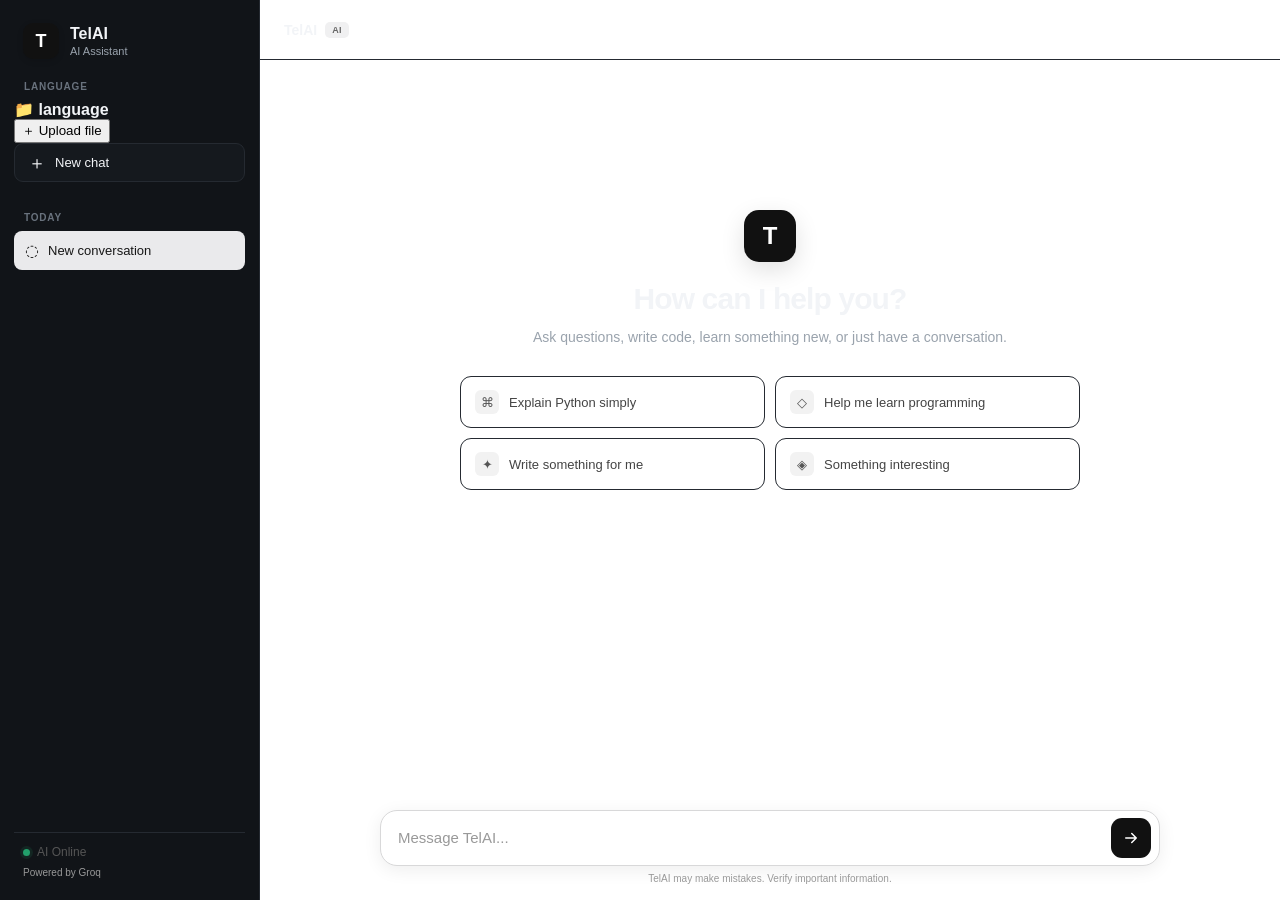
==== templates/index.html @ b694b566 "Update index.html" ====
<!DOCTYPE html>
<html lang="en">

<head>
    <meta charset="UTF-8">

    <meta
        name="viewport"
        content="width=device-width, initial-scale=1.0"
    >

    <title>TelAI</title>

    <link rel="stylesheet" href="/static/css/styles.css">
</head>

<body>

<div class="app">

    <!-- SIDEBAR -->
    <aside class="sidebar">

        <div class="brand">
            <div class="brand-icon">T</div>

            <div>
                <div class="brand-name">TelAI</div>
                <div class="brand-subtitle">AI Assistant</div>
            </div>
        </div>

<div class="language-explorer">

    <div class="section-title">
        LANGUAGE
    </div>

    <div class="folder-row">
        <span>📁</span>
        <strong>language</strong>
    </div>

    <div id="languageFiles"></div>

    <button
        id="uploadLanguageFile"
        class="upload-button"
    >
        ＋ Upload file
    </button>

</div>
        <button
            id="clearButton"
            class="new-chat-button"
        >
            <span>＋</span>
            New chat
        </button>


        <div class="sidebar-section">

            <div class="section-title">
                TODAY
            </div>

            <div class="chat-item active">
                <span class="chat-icon">◌</span>
                <span>New conversation</span>
            </div>

        </div>


        <div class="sidebar-bottom">

            <div class="status">
                <span class="status-dot"></span>
                <span>AI Online</span>
            </div>

            <div class="powered">
                Powered by Groq
            </div>

        </div>

    </aside>


    <!-- MAIN -->
    <main class="main">

        <!-- TOP BAR -->
        <header class="topbar">

            <div class="mobile-brand">
                <div class="brand-icon small">T</div>
                <span>TelAI</span>
            </div>

            <div class="model-info">
                <span class="model-name">TelAI</span>
                <span class="model-badge">AI</span>
            </div>

            <button
                id="mobileNewChat"
                class="mobile-new-chat"
            >
                ＋
            </button>

        </header>


        <!-- CHAT -->
        <section
            id="chatContainer"
            class="chat-container"
        >

            <!-- WELCOME -->
            <div class="welcome">

                <div class="welcome-icon">
                    T
                </div>

                <h1>
                    How can I help you?
                </h1>

                <p>
                    Ask questions, write code, learn something new,
                    or just have a conversation.
                </p>


                <div class="suggestions">

                    <button
                        class="suggestion"
                        data-message="Explain Python in simple words"
                    >
                        <span>⌘</span>
                        Explain Python simply
                    </button>

                    <button
                        class="suggestion"
                        data-message="Help me learn programming"
                    >
                        <span>◇</span>
                        Help me learn programming
                    </button>

                    <button
                        class="suggestion"
                        data-message="Write a professional resume summary"
                    >
                        <span>✦</span>
                        Write something for me
                    </button>

                    <button
                        class="suggestion"
                        data-message="Tell me something interesting"
                    >
                        <span>◈</span>
                        Something interesting
                    </button>

                </div>

            </div>

        </section>


        <!-- COMPOSER -->
        <div class="composer-area">

            <form
                id="chatForm"
                class="composer"
            >

                <textarea
                    id="messageInput"
                    placeholder="Message TelAI..."
                    rows="1"
                    autocomplete="off"
                ></textarea>


                <button
                    type="submit"
                    id="sendButton"
                    aria-label="Send message"
                >
                    <svg
                        width="18"
                        height="18"
                        viewBox="0 0 24 24"
                        fill="none"
                    >
                        <path
                            d="M5 12H19M19 12L13 6M19 12L13 18"
                            stroke="currentColor"
                            stroke-width="2"
                            stroke-linecap="round"
                            stroke-linejoin="round"
                        />
                    </svg>
                </button>

            </form>


            <div class="composer-footer">

                <span>
                    TelAI may make mistakes. Verify important information.
                </span>

            </div>

        </div>

    </main>

</div>
<input
    type="file"
    id="languageFileInput"
    accept=".txt,.md,.json,.csv"
    hidden
>

<script src="/static/js/chatbot.js"></script>

</body>

</html>
---- static/css/styles.css ----
:root {
    --bg: #0b0d10;
    --sidebar: #111418;
    --border: #252a31;
    --text: #f2f4f7;
    --muted: #9aa3ad;
    --subtle: #69727d;
    --accent: #ffffff;
    --hover: #1b2026;
    --message: #1a1f25;
    --white: #15191e;
}
* {
    box-sizing: border-box;
}
body {
    background: var(--bg);
    color: var(--text);
}

.app {
    background: var(--bg);
}

.sidebar {
    background: var(--sidebar);
    border-color: var(--border);
}

.main {
    background: var(--bg);
}

.topbar {
    background: rgba(11, 13, 16, 0.94);
    border-color: var(--border);
}

.new-chat-button {
    background: #181d23;
    border-color: var(--border);
    color: var(--text);
}

.new-chat-button:hover {
    background: var(--hover);
}

.chat-item.active {
    background: #1c2229;
    color: var(--text);
}

.suggestion {
    background: #13181d;
    border-color: var(--border);
    color: var(--text);
}

.suggestion:hover {
    background: #1b2026;
    border-color: #353c45;
}

.suggestion span {
    background: #20252c;
    color: #c7cdd4;
}

.message.user .message-content {
    background: #252b32;
    color: #f2f4f7;
}

.message.assistant .message-content {
    color: #e7eaee;
}

.composer-area {
    background:
        linear-gradient(
            to bottom,
            rgba(11,13,16,0),
            rgba(11,13,16,0.96) 18%,
            #0b0d10 42%
        );
}

.composer {
    background: #151a20;
    border-color: #30363e;
}

textarea {
    color: #f2f4f7;
}

textarea::placeholder {
    color: #737c86;
}

.mobile-new-chat {
    background: #151a20;
    border-color: var(--border);
    color: var(--text);
}
html,
body {
    margin: 0;
    width: 100%;
    height: 100%;
}

body {
    font-family:
        -apple-system,
        BlinkMacSystemFont,
        "Segoe UI",
        Roboto,
        Helvetica,
        Arial,
        sans-serif;

    background: var(--bg);
    color: var(--text);

    -webkit-font-smoothing: antialiased;
}


/* ============================= */
/* APP */
/* ============================= */

.app {
    width: 100%;
    height: 100vh;

    display: flex;

    overflow: hidden;

    background: var(--bg);
}


/* ============================= */
/* SIDEBAR */
/* ============================= */

.sidebar {
    width: 260px;
    height: 100vh;

    flex-shrink: 0;

    display: flex;
    flex-direction: column;

    padding: 18px 14px;

    background: var(--sidebar);

    border-right: 1px solid var(--border);
}


/* BRAND */

.brand {
    display: flex;
    align-items: center;

    gap: 11px;

    padding: 5px 9px 22px;
}

.brand-icon {
    width: 36px;
    height: 36px;

    display: flex;
    align-items: center;
    justify-content: center;

    border-radius: 10px;

    background: #111;
    color: #fff;

    font-size: 18px;
    font-weight: 700;

    box-shadow:
        0 2px 6px rgba(0, 0, 0, 0.12);
}

.brand-name {
    font-size: 16px;
    font-weight: 650;

    line-height: 18px;
}

.brand-subtitle {
    color: var(--muted);

    font-size: 11px;

    margin-top: 2px;
}


/* NEW CHAT */

.new-chat-button {
    width: 100%;

    display: flex;
    align-items: center;

    gap: 9px;

    padding: 11px 13px;

    border: 1px solid var(--border);

    border-radius: 9px;

    background: var(--white);

    color: var(--text);

    font-size: 13px;
    font-weight: 500;

    cursor: pointer;

    transition:
        background 0.15s ease,
        border-color 0.15s ease;
}

.new-chat-button:hover {
    background: #eeeeef;
    border-color: #d8d8d9;
}

.new-chat-button span {
    font-size: 18px;
    line-height: 12px;
}


/* SIDEBAR SECTION */

.sidebar-section {
    margin-top: 30px;
}

.section-title {
    padding: 0 10px 8px;

    font-size: 10px;

    font-weight: 600;

    letter-spacing: 0.08em;

    color: var(--subtle);
}

.chat-item {
    display: flex;
    align-items: center;

    gap: 9px;

    padding: 10px 11px;

    border-radius: 8px;

    font-size: 13px;

    color: #444;

    cursor: pointer;
}

.chat-item.active {
    background: #eaeaec;
    color: #171717;
}

.chat-icon {
    font-size: 16px;
}


/* SIDEBAR BOTTOM */

.sidebar-bottom {
    margin-top: auto;

    padding: 12px 9px 4px;

    border-top: 1px solid var(--border);
}

.status {
    display: flex;
    align-items: center;

    gap: 7px;

    font-size: 12px;

    color: #555;

    margin-bottom: 8px;
}

.status-dot {
    width: 7px;
    height: 7px;

    border-radius: 50%;

    background: #22a06b;

    box-shadow:
        0 0 0 3px rgba(34, 160, 107, 0.12);
}

.powered {
    color: #999;

    font-size: 10px;
}


/* ============================= */
/* MAIN */
/* ============================= */

.main {
    position: relative;

    flex: 1;

    min-width: 0;
    height: 100vh;

    display: flex;
    flex-direction: column;

    background: #fff;
}


/* ============================= */
/* TOPBAR */
/* ============================= */

.topbar {
    height: 60px;

    flex-shrink: 0;

    display: flex;
    align-items: center;

    padding: 0 24px;

    border-bottom: 1px solid var(--border);

    background: rgba(255, 255, 255, 0.94);
}

.model-info {
    display: flex;
    align-items: center;

    gap: 8px;
}

.model-name {
    font-size: 14px;

    font-weight: 600;
}

.model-badge {
    padding: 3px 7px;

    border-radius: 5px;

    background: #f0f0f1;

    color: #666;

    font-size: 9px;

    font-weight: 700;

    letter-spacing: 0.04em;
}

.mobile-brand,
.mobile-new-chat {
    display: none;
}


/* ============================= */
/* CHAT CONTAINER */
/* ============================= */

.chat-container {
    flex: 1;

    width: 100%;

    overflow-y: auto;

    scroll-behavior: smooth;

    padding: 42px 24px 170px;
}

.chat-container::-webkit-scrollbar {
    width: 7px;
}

.chat-container::-webkit-scrollbar-thumb {
    background: #d6d6d6;

    border-radius: 10px;
}


/* ============================= */
/* WELCOME */
/* ============================= */

.welcome {
    width: min(760px, 100%);

    margin: 12vh auto 0;

    text-align: center;
}

.welcome-icon {
    width: 52px;
    height: 52px;

    margin: 0 auto 20px;

    display: flex;
    align-items: center;
    justify-content: center;

    border-radius: 15px;

    background: #111;

    color: #fff;

    font-size: 24px;

    font-weight: 700;

    box-shadow:
        0 8px 25px rgba(0, 0, 0, 0.12);
}

.welcome h1 {
    margin: 0;

    font-size: 30px;

    letter-spacing: -0.03em;

    font-weight: 650;
}

.welcome > p {
    margin: 10px auto 28px;

    max-width: 560px;

    color: var(--muted);

    font-size: 14px;

    line-height: 1.6;
}


/* ============================= */
/* SUGGESTIONS */
/* ============================= */

.suggestions {
    display: grid;

    grid-template-columns: repeat(2, 1fr);

    gap: 10px;

    max-width: 620px;

    margin: 0 auto;
}

.suggestion {
    display: flex;
    align-items: center;

    gap: 10px;

    padding: 13px 14px;

    text-align: left;

    border: 1px solid var(--border);

    border-radius: 11px;

    background: #fff;

    color: #444;

    font-size: 13px;

    cursor: pointer;

    transition:
        border-color 0.15s ease,
        background 0.15s ease,
        transform 0.15s ease;
}

.suggestion:hover {
    background: #fafafa;

    border-color: #cfcfd0;

    transform: translateY(-1px);
}

.suggestion span {
    width: 24px;
    height: 24px;

    display: flex;
    align-items: center;
    justify-content: center;

    flex-shrink: 0;

    border-radius: 6px;

    background: #f2f2f2;

    color: #555;

    font-size: 13px;
}


/* ============================= */
/* MESSAGES */
/* ============================= */

.message {
    width: min(780px, 100%);

    margin: 0 auto 25px;

    display: flex;
}

.message.user {
    justify-content: flex-end;
}

.message.assistant {
    justify-content: flex-start;
}

.message-content {
    max-width: 76%;

    padding: 12px 15px;

    border-radius: 15px;

    font-size: 15px;

    line-height: 1.65;

    white-space: pre-wrap;

    word-break: break-word;
}

.message.user .message-content {
    background: #f1f1f1;

    color: #1b1b1b;

    border-bottom-right-radius: 5px;
}

.message.assistant .message-content {
    max-width: 90%;

    background: transparent;

    color: #222;

    padding-left: 0;

    padding-right: 0;

    border-bottom-left-radius: 5px;
}


/* ============================= */
/* COMPOSER */
/* ============================= */

.composer-area {
    position: absolute;

    left: 0;
    right: 0;
    bottom: 0;

    padding: 14px 20px 16px;

    background:
        linear-gradient(
            to bottom,
            rgba(255,255,255,0),
            rgba(255,255,255,0.96) 18%,
            #fff 42%
        );
}

.composer {
    width: min(780px, 100%);

    margin: 0 auto;

    min-height: 56px;

    display: flex;
    align-items: flex-end;

    gap: 9px;

    padding: 7px 8px 7px 15px;

    border: 1px solid #d8d8d9;

    border-radius: 17px;

    background: #fff;

    box-shadow:
        0 4px 18px rgba(0, 0, 0, 0.07);

    transition:
        border-color 0.15s ease,
        box-shadow 0.15s ease;
}

.composer:focus-within {
    border-color: #bcbcbc;

    box-shadow:
        0 5px 22px rgba(0, 0, 0, 0.09);
}

textarea {
    flex: 1;

    width: 100%;

    min-height: 40px;
    max-height: 150px;

    padding: 10px 2px;

    resize: none;

    border: none;
    outline: none;

    background: transparent;

    color: #222;

    font-family: inherit;

    font-size: 15px;

    line-height: 20px;
}

textarea::placeholder {
    color: #999;
}

#sendButton {
    width: 40px;
    height: 40px;

    flex-shrink: 0;

    display: flex;
    align-items: center;
    justify-content: center;

    border: none;

    border-radius: 11px;

    background: #111;

    color: #fff;

    cursor: pointer;

    transition:
        background 0.15s ease,
        transform 0.15s ease;
}

#sendButton:hover {
    background: #2a2a2a;

    transform: translateY(-1px);
}

#sendButton:disabled {
    opacity: 0.45;

    cursor: default;

    transform: none;
}

.composer-footer {
    width: min(780px, 100%);

    margin: 7px auto 0;

    text-align: center;

    color: #999;

    font-size: 10px;
}


/* ============================= */
/* MOBILE */
/* ============================= */

@media (max-width: 760px) {

    .sidebar {
        display: none;
    }

    .topbar {
        height: 58px;

        padding: 0 15px;

        justify-content: space-between;
    }

    .model-info {
        display: none;
    }

    .mobile-brand {
        display: flex;
        align-items: center;

        gap: 8px;

        font-size: 16px;

        font-weight: 650;
    }

    .brand-icon.small {
        width: 30px;
        height: 30px;

        border-radius: 8px;

        font-size: 15px;
    }

    .mobile-new-chat {
        display: flex;

        width: 34px;
        height: 34px;

        align-items: center;
        justify-content: center;

        border: 1px solid var(--border);

        border-radius: 8px;

        background: #fff;

        font-size: 18px;

        cursor: pointer;
    }

    .chat-container {
        padding: 30px 15px 150px;
    }

    .welcome {
        margin-top: 12vh;
    }

    .welcome h1 {
        font-size: 26px;
    }

    .welcome > p {
        font-size: 13px;

        padding: 0 10px;
    }

    .suggestions {
        grid-template-columns: 1fr;
    }

    .suggestion {
        padding: 12px;
    }

    .message-content {
        max-width: 88%;

        font-size: 14px;
    }

    .composer-area {
        padding: 10px 10px 12px;
    }

    .composer {
        border-radius: 15px;
    }

    .composer-footer {
        font-size: 9px;
    }
}


/* ============================= */
/* SMALL MOBILE */
/* ============================= */

@media (max-width: 420px) {

    .welcome-icon {
        width: 46px;
        height: 46px;

        font-size: 21px;
    }

    .welcome h1 {
        font-size: 23px;
    }

    .welcome > p {
        margin-bottom: 22px;
    }

    .chat-container {
        padding-top: 22px;
    }
}
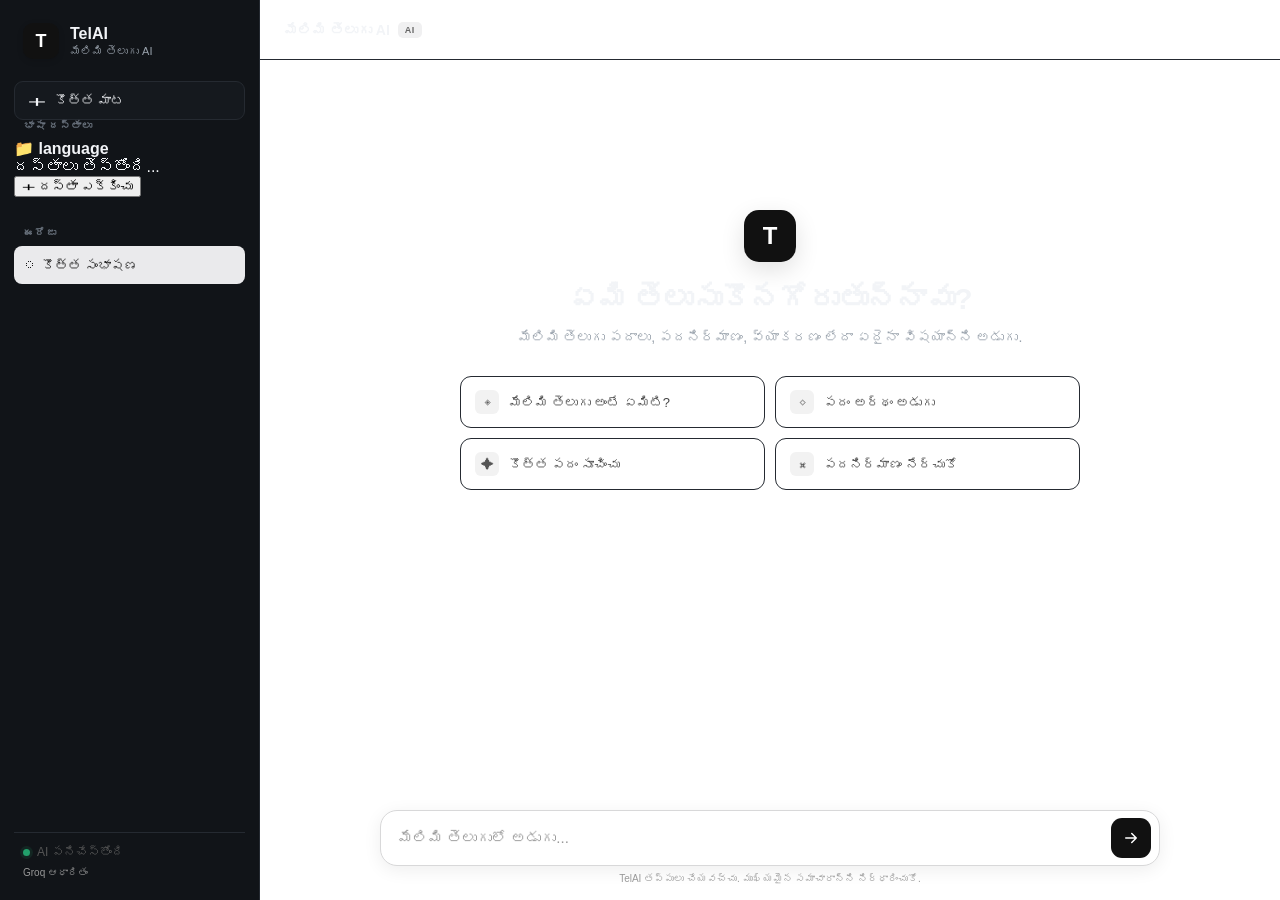
==== commit 7c3bec3e: "Update index.html" ====
--- a/templates/index.html
+++ b/templates/index.html
@@ -1,7 +1,8 @@
 <!DOCTYPE html>
-<html lang="en">
+<html lang="te">
 
 <head>
+
     <meta charset="UTF-8">
 
     <meta
@@ -9,80 +10,155 @@
         content="width=device-width, initial-scale=1.0"
     >
 
-    <title>TelAI</title>
-
-    <link rel="stylesheet" href="/static/css/styles.css">
+    <title>TelAI — మేలిమి తెలుగు</title>
+
+    <link
+        rel="stylesheet"
+        href="/static/css/styles.css"
+    >
+
 </head>
 
 <body>
 
 <div class="app">
 
+    <!-- ========================= -->
     <!-- SIDEBAR -->
+    <!-- ========================= -->
+
     <aside class="sidebar">
 
         <div class="brand">
-            <div class="brand-icon">T</div>
+
+            <div class="brand-icon">
+                T
+            </div>
 
             <div>
-                <div class="brand-name">TelAI</div>
-                <div class="brand-subtitle">AI Assistant</div>
-            </div>
-        </div>
-
-<div class="language-explorer">
-
-    <div class="section-title">
-        LANGUAGE
-    </div>
-
-    <div class="folder-row">
-        <span>📁</span>
-        <strong>language</strong>
-    </div>
-
-    <div id="languageFiles"></div>
-
-    <button
-        id="uploadLanguageFile"
-        class="upload-button"
-    >
-        ＋ Upload file
-    </button>
-
-</div>
+
+                <div class="brand-name">
+                    TelAI
+                </div>
+
+                <div class="brand-subtitle">
+                    మేలిమి తెలుగు AI
+                </div>
+
+            </div>
+
+        </div>
+
+
+        <!-- NEW CHAT -->
+
         <button
             id="clearButton"
             class="new-chat-button"
+            type="button"
         >
+
             <span>＋</span>
-            New chat
+
+            కొత్త మాట
+
         </button>
 
 
+        <!-- LANGUAGE FILE EXPLORER -->
+
+        <div class="language-explorer">
+
+            <div class="section-title">
+                భాషా దస్తాలు
+            </div>
+
+
+            <div class="folder-row">
+
+                <span>📁</span>
+
+                <strong>
+                    language
+                </strong>
+
+            </div>
+
+
+            <div
+                id="languageFiles"
+                class="language-files"
+            >
+
+                <div class="language-loading">
+                    దస్తాలు తెస్తోంది...
+                </div>
+
+            </div>
+
+
+            <button
+                id="uploadLanguageFile"
+                class="upload-button"
+                type="button"
+            >
+
+                ＋ దస్తా ఎక్కించు
+
+            </button>
+
+
+            <input
+                type="file"
+                id="languageFileInput"
+                accept=".txt,.md,.json,.csv"
+                hidden
+            >
+
+        </div>
+
+
+        <!-- CHAT HISTORY -->
+
         <div class="sidebar-section">
 
             <div class="section-title">
-                TODAY
-            </div>
+                ఈరోజు
+            </div>
+
 
             <div class="chat-item active">
-                <span class="chat-icon">◌</span>
-                <span>New conversation</span>
-            </div>
-
-        </div>
-
+
+                <span class="chat-icon">
+                    ◌
+                </span>
+
+                <span>
+                    కొత్త సంభాషణ
+                </span>
+
+            </div>
+
+        </div>
+
+
+        <!-- SIDEBAR BOTTOM -->
 
         <div class="sidebar-bottom">
 
             <div class="status">
+
                 <span class="status-dot"></span>
-                <span>AI Online</span>
-            </div>
+
+                <span>
+                    AI పనిచేస్తోంది
+                </span>
+
+            </div>
+
 
             <div class="powered">
-                Powered by Groq
+                Groq ఆధారితం
             </div>
 
         </div>
@@ -90,87 +166,144 @@
     </aside>
 
 
+    <!-- ========================= -->
     <!-- MAIN -->
+    <!-- ========================= -->
+
     <main class="main">
 
+
         <!-- TOP BAR -->
+
         <header class="topbar">
 
             <div class="mobile-brand">
-                <div class="brand-icon small">T</div>
-                <span>TelAI</span>
-            </div>
+
+                <div class="brand-icon small">
+                    T
+                </div>
+
+                <span>
+                    TelAI
+                </span>
+
+            </div>
+
 
             <div class="model-info">
-                <span class="model-name">TelAI</span>
-                <span class="model-badge">AI</span>
-            </div>
+
+                <span class="model-name">
+                    మేలిమి తెలుగు AI
+                </span>
+
+                <span class="model-badge">
+                    AI
+                </span>
+
+            </div>
+
 
             <button
                 id="mobileNewChat"
                 class="mobile-new-chat"
-            >
+                type="button"
+                aria-label="కొత్త మాట"
+            >
+
                 ＋
+
             </button>
 
         </header>
 
 
+        <!-- ========================= -->
         <!-- CHAT -->
+        <!-- ========================= -->
+
         <section
             id="chatContainer"
             class="chat-container"
         >
 
-            <!-- WELCOME -->
             <div class="welcome">
 
                 <div class="welcome-icon">
                     T
                 </div>
 
+
                 <h1>
-                    How can I help you?
+                    ఏమి తెలుసుకొనగోరుతున్నావు?
                 </h1>
 
+
                 <p>
-                    Ask questions, write code, learn something new,
-                    or just have a conversation.
+                    మేలిమి తెలుగు పదాలు, పదనిర్మాణం,
+                    వ్యాకరణం లేదా ఏదైనా విషయాన్ని అడుగు.
                 </p>
 
 
                 <div class="suggestions">
+
 
                     <button
                         class="suggestion"
-                        data-message="Explain Python in simple words"
-                    >
-                        <span>⌘</span>
-                        Explain Python simply
+                        data-message="మేలిమి తెలుగు అంటే ఏమిటి?"
+                        type="button"
+                    >
+
+                        <span>
+                            ◈
+                        </span>
+
+                        మేలిమి తెలుగు అంటే ఏమిటి?
+
                     </button>
+
 
                     <button
                         class="suggestion"
-                        data-message="Help me learn programming"
-                    >
-                        <span>◇</span>
-                        Help me learn programming
+                        data-message="హత్తరం అనే పదానికి అర్థం ఏమిటి?"
+                        type="button"
+                    >
+
+                        <span>
+                            ◇
+                        </span>
+
+                        పదం అర్థం అడుగు
+
                     </button>
+
 
                     <button
                         class="suggestion"
-                        data-message="Write a professional resume summary"
-                    >
-                        <span>✦</span>
-                        Write something for me
+                        data-message="ఒక కొత్త మేలిమి తెలుగు పదాన్ని సూచించు."
+                        type="button"
+                    >
+
+                        <span>
+                            ✦
+                        </span>
+
+                        కొత్త పదం సూచించు
+
                     </button>
+
 
                     <button
                         class="suggestion"
-                        data-message="Tell me something interesting"
-                    >
-                        <span>◈</span>
-                        Something interesting
+                        data-message="మేలిమి తెలుగు పదనిర్మాణ నియమాలను వివరించు."
+                        type="button"
+                    >
+
+                        <span>
+                            ⌘
+                        </span>
+
+                        పదనిర్మాణం నేర్చుకో
+
                     </button>
 
                 </div>
@@ -180,7 +313,10 @@
         </section>
 
 
+        <!-- ========================= -->
         <!-- COMPOSER -->
+        <!-- ========================= -->
+
         <div class="composer-area">
 
             <form
@@ -190,7 +326,7 @@
 
                 <textarea
                     id="messageInput"
-                    placeholder="Message TelAI..."
+                    placeholder="మేలిమి తెలుగులో అడుగు..."
                     rows="1"
                     autocomplete="off"
                 ></textarea>
@@ -199,14 +335,16 @@
                 <button
                     type="submit"
                     id="sendButton"
-                    aria-label="Send message"
+                    aria-label="పంపు"
                 >
+
                     <svg
                         width="18"
                         height="18"
                         viewBox="0 0 24 24"
                         fill="none"
                     >
+
                         <path
                             d="M5 12H19M19 12L13 6M19 12L13 18"
                             stroke="currentColor"
@@ -214,7 +352,9 @@
                             stroke-linecap="round"
                             stroke-linejoin="round"
                         />
+
                     </svg>
+
                 </button>
 
             </form>
@@ -222,9 +362,8 @@
 
             <div class="composer-footer">
 
-                <span>
-                    TelAI may make mistakes. Verify important information.
-                </span>
+                TelAI తప్పులు చేయవచ్చు.
+                ముఖ్యమైన సమాచారాన్ని నిర్ధారించుకో.
 
             </div>
 
@@ -233,12 +372,7 @@
     </main>
 
 </div>
-<input
-    type="file"
-    id="languageFileInput"
-    accept=".txt,.md,.json,.csv"
-    hidden
->
+
 
 <script src="/static/js/chatbot.js"></script>
 
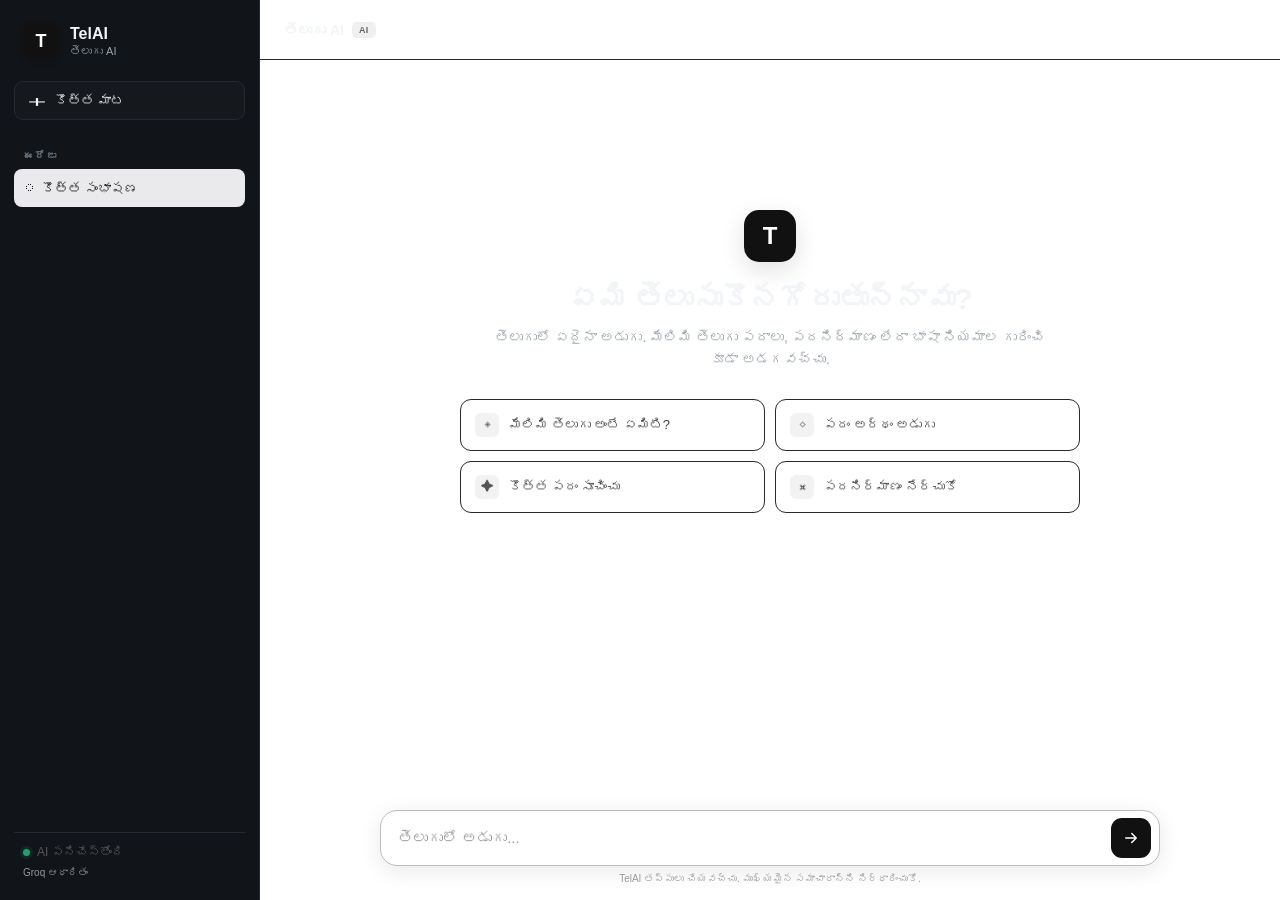
==== commit f5fb62c2: "Update index.html" ====
--- a/templates/index.html
+++ b/templates/index.html
@@ -10,7 +10,7 @@
         content="width=device-width, initial-scale=1.0"
     >
 
-    <title>TelAI — మేలిమి తెలుగు</title>
+    <title>TelAI — తెలుగు AI</title>
 
     <link
         rel="stylesheet"
@@ -19,9 +19,11 @@
 
 </head>
 
+
 <body>
 
 <div class="app">
+
 
     <!-- ========================= -->
     <!-- SIDEBAR -->
@@ -42,7 +44,7 @@
                 </div>
 
                 <div class="brand-subtitle">
-                    మేలిమి తెలుగు AI
+                    తెలుగు AI
                 </div>
 
             </div>
@@ -65,59 +67,6 @@
         </button>
 
 
-        <!-- LANGUAGE FILE EXPLORER -->
-
-        <div class="language-explorer">
-
-            <div class="section-title">
-                భాషా దస్తాలు
-            </div>
-
-
-            <div class="folder-row">
-
-                <span>📁</span>
-
-                <strong>
-                    language
-                </strong>
-
-            </div>
-
-
-            <div
-                id="languageFiles"
-                class="language-files"
-            >
-
-                <div class="language-loading">
-                    దస్తాలు తెస్తోంది...
-                </div>
-
-            </div>
-
-
-            <button
-                id="uploadLanguageFile"
-                class="upload-button"
-                type="button"
-            >
-
-                ＋ దస్తా ఎక్కించు
-
-            </button>
-
-
-            <input
-                type="file"
-                id="languageFileInput"
-                accept=".txt,.md,.json,.csv"
-                hidden
-            >
-
-        </div>
-
-
         <!-- CHAT HISTORY -->
 
         <div class="sidebar-section">
@@ -193,7 +142,7 @@
             <div class="model-info">
 
                 <span class="model-name">
-                    మేలిమి తెలుగు AI
+                    తెలుగు AI
                 </span>
 
                 <span class="model-badge">
@@ -239,8 +188,9 @@
 
 
                 <p>
-                    మేలిమి తెలుగు పదాలు, పదనిర్మాణం,
-                    వ్యాకరణం లేదా ఏదైనా విషయాన్ని అడుగు.
+                    తెలుగులో ఏదైనా అడుగు.
+                    మేలిమి తెలుగు పదాలు, పదనిర్మాణం
+                    లేదా భాషా నియమాల గురించి కూడా అడగవచ్చు.
                 </p>
 
 
@@ -326,7 +276,7 @@
 
                 <textarea
                     id="messageInput"
-                    placeholder="మేలిమి తెలుగులో అడుగు..."
+                    placeholder="తెలుగులో అడుగు..."
                     rows="1"
                     autocomplete="off"
                 ></textarea>
